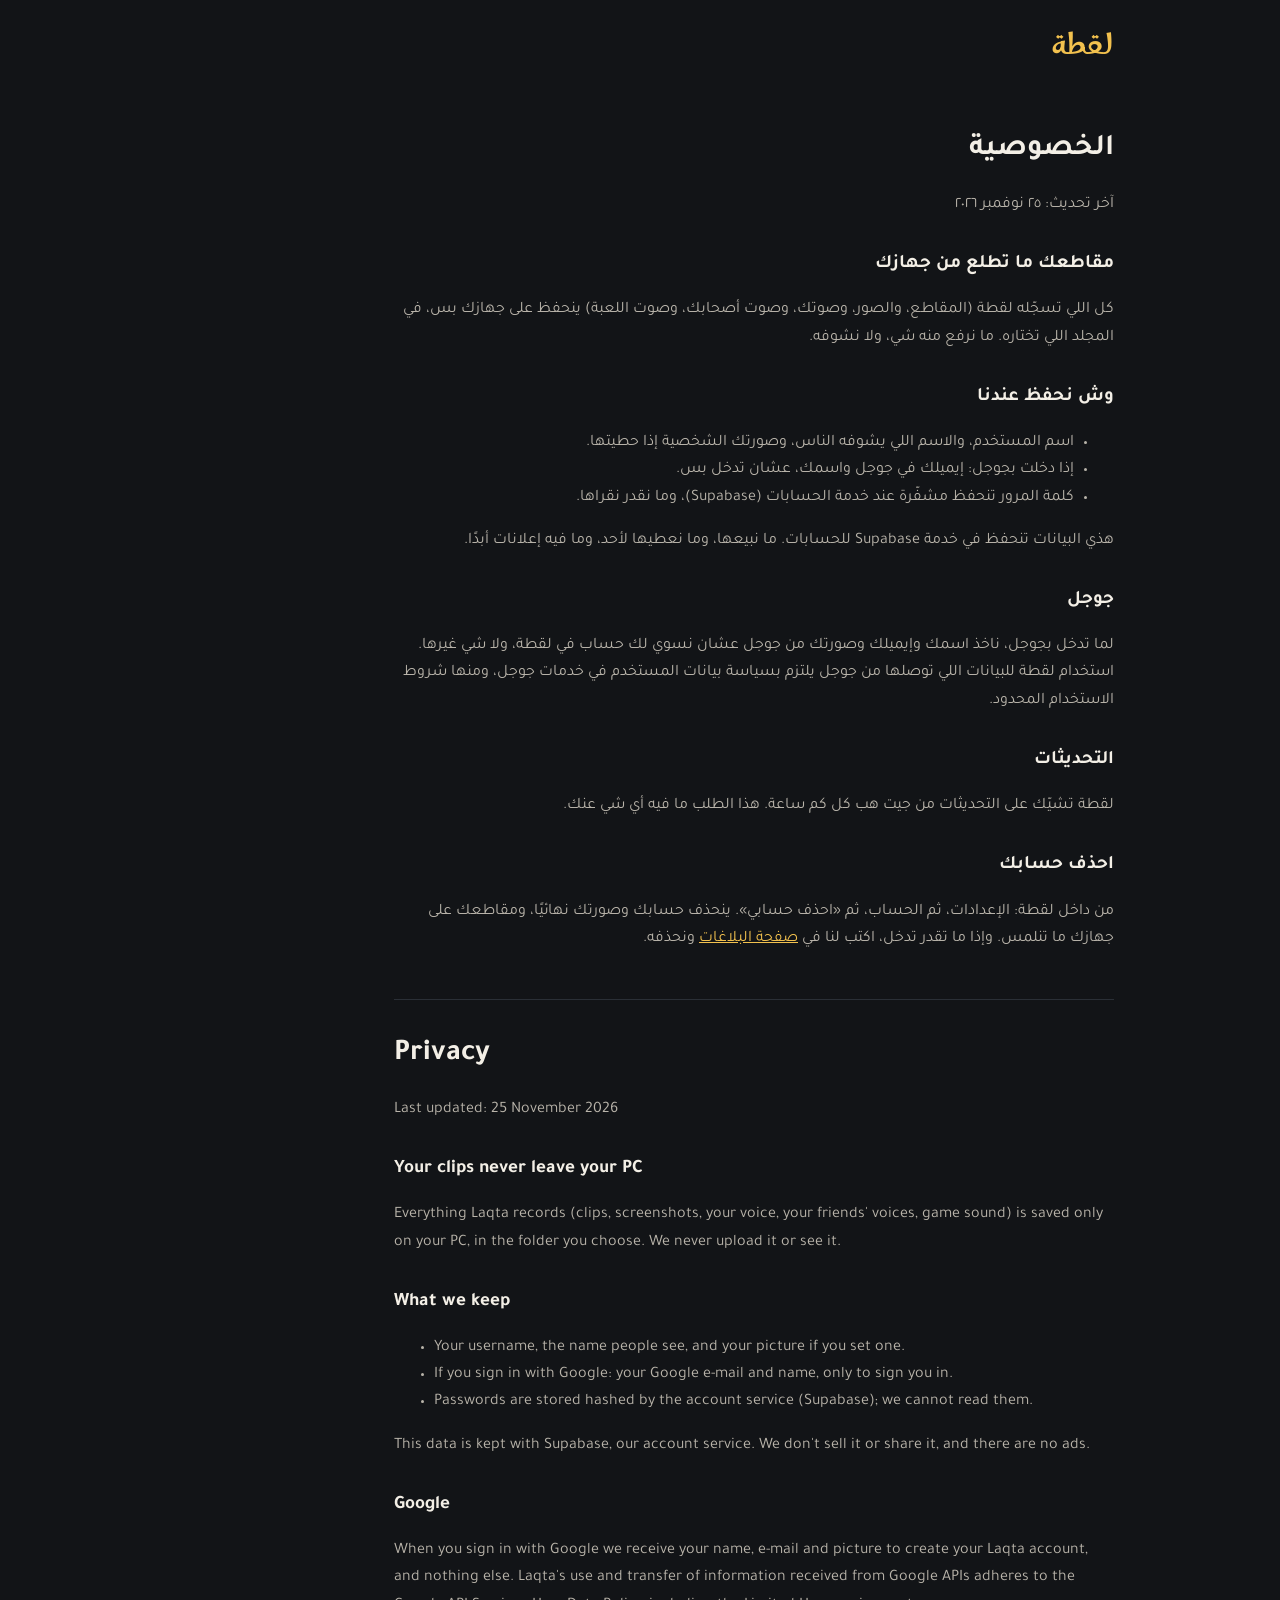
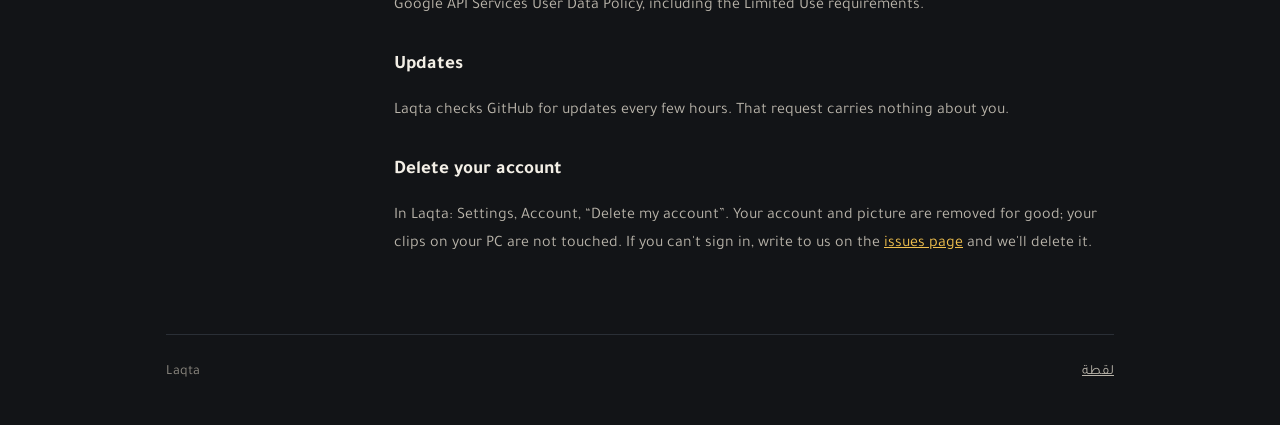
==== privacy.html @ 28628b31 "site: first page" ====
<!doctype html>
<html lang="ar" dir="rtl">
<head>
<meta charset="utf-8">
<meta name="viewport" content="width=device-width, initial-scale=1">
<title>خصوصية لقطة</title>
<link rel="icon" href="icon.svg" type="image/svg+xml">
<link rel="stylesheet" href="fonts/fonts.css">
<link rel="stylesheet" href="style.css">
</head>
<body>
<div class="wrap">
  <header class="top"><a class="logo" href="./">لقطة</a></header>
  <main class="doc">
    <h1>الخصوصية</h1>
    <p>آخر تحديث: ٢٥ نوفمبر ٢٠٢٦</p>

    <h2>مقاطعك ما تطلع من جهازك</h2>
    <p>كل اللي تسجّله لقطة (المقاطع، والصور، وصوتك، وصوت أصحابك، وصوت اللعبة) ينحفظ على جهازك بس، في المجلد اللي تختاره. ما نرفع منه شي، ولا نشوفه.</p>

    <h2>وش نحفظ عندنا</h2>
    <ul>
      <li>اسم المستخدم، والاسم اللي يشوفه الناس، وصورتك الشخصية إذا حطيتها.</li>
      <li>إذا دخلت بجوجل: إيميلك في جوجل واسمك، عشان تدخل بس.</li>
      <li>كلمة المرور تنحفظ مشفّرة عند خدمة الحسابات (Supabase)، وما نقدر نقراها.</li>
    </ul>
    <p>هذي البيانات تنحفظ في خدمة Supabase للحسابات. ما نبيعها، وما نعطيها لأحد، وما فيه إعلانات أبدًا.</p>

    <h2>جوجل</h2>
    <p>لما تدخل بجوجل، ناخذ اسمك وإيميلك وصورتك من جوجل عشان نسوي لك حساب في لقطة، ولا شي غيرها. استخدام لقطة للبيانات اللي توصلها من جوجل يلتزم بسياسة بيانات المستخدم في خدمات جوجل، ومنها شروط الاستخدام المحدود.</p>

    <h2>التحديثات</h2>
    <p>لقطة تشيّك على التحديثات من جيت هب كل كم ساعة. هذا الطلب ما فيه أي شي عنك.</p>

    <h2>احذف حسابك</h2>
    <p>من داخل لقطة: الإعدادات، ثم الحساب، ثم «احذف حسابي». ينحذف حسابك وصورتك نهائيًا، ومقاطعك على جهازك ما تنلمس. وإذا ما تقدر تدخل، اكتب لنا في <a href="https://github.com/ldo2x/laqta/issues">صفحة البلاغات</a> ونحذفه.</p>

    <section class="en">
      <h1>Privacy</h1>
      <p>Last updated: 25 November 2026</p>
      <h2>Your clips never leave your PC</h2>
      <p>Everything Laqta records (clips, screenshots, your voice, your friends' voices, game sound) is saved only on your PC, in the folder you choose. We never upload it or see it.</p>
      <h2>What we keep</h2>
      <ul>
        <li>Your username, the name people see, and your picture if you set one.</li>
        <li>If you sign in with Google: your Google e-mail and name, only to sign you in.</li>
        <li>Passwords are stored hashed by the account service (Supabase); we cannot read them.</li>
      </ul>
      <p>This data is kept with Supabase, our account service. We don't sell it or share it, and there are no ads.</p>
      <h2>Google</h2>
      <p>When you sign in with Google we receive your name, e-mail and picture to create your Laqta account, and nothing else. Laqta's use and transfer of information received from Google APIs adheres to the Google API Services User Data Policy, including the Limited Use requirements.</p>
      <h2>Updates</h2>
      <p>Laqta checks GitHub for updates every few hours. That request carries nothing about you.</p>
      <h2>Delete your account</h2>
      <p>In Laqta: Settings, Account, “Delete my account”. Your account and picture are removed for good; your clips on your PC are not touched. If you can't sign in, write to us on the <a href="https://github.com/ldo2x/laqta/issues">issues page</a> and we'll delete it.</p>
    </section>
  </main>
  <footer><a href="./">لقطة</a><span>Laqta</span></footer>
</div>
</body>
</html>
---- fonts/fonts.css ----
/* Tajawal and Marhey (SIL Open Font License 1.1), see fonts/OFL-*.txt */
@font-face{font-family:'Marhey';font-style:normal;font-weight:400 600;font-display:swap;src:url(marhey-400-arabic.woff2) format('woff2');unicode-range:U+0600-06FF, U+0750-077F, U+0870-0891, U+0897-08E1, U+08E3-08FF, U+200C-200E, U+2010-2011, U+204F, U+2E41, U+FB50-FDFF, U+FE70-FE74, U+FE76-FEFC, U+102E0-102FB, U+10E60-10E7E, U+10EC2-10EC7, U+10EC9-10EEE, U+10EF0-10EFF, U+1EE00-1EE03, U+1EE05-1EE1F, U+1EE21-1EE22, U+1EE24, U+1EE27, U+1EE29-1EE32, U+1EE34-1EE37, U+1EE39, U+1EE3B, U+1EE42, U+1EE47, U+1EE49, U+1EE4B, U+1EE4D-1EE4F, U+1EE51-1EE52, U+1EE54, U+1EE57, U+1EE59, U+1EE5B, U+1EE5D, U+1EE5F, U+1EE61-1EE62, U+1EE64, U+1EE67-1EE6A, U+1EE6C-1EE72, U+1EE74-1EE77, U+1EE79-1EE7C, U+1EE7E, U+1EE80-1EE89, U+1EE8B-1EE9B, U+1EEA1-1EEA3, U+1EEA5-1EEA9, U+1EEAB-1EEBB, U+1EEF0-1EEF1;}
@font-face{font-family:'Marhey';font-style:normal;font-weight:400 600;font-display:swap;src:url(marhey-400-latin.woff2) format('woff2');unicode-range:U+0000-00FF, U+0131, U+0152-0153, U+02BB-02BC, U+02C6, U+02DA, U+02DC, U+0304, U+0308, U+0329, U+2000-206F, U+20AC, U+2122, U+2191, U+2193, U+2212, U+2215, U+FEFF, U+FFFD;}
@font-face{font-family:'Tajawal';font-style:normal;font-weight:400;font-display:swap;src:url(tajawal-400-arabic.woff2) format('woff2');unicode-range:U+0600-06FF, U+0750-077F, U+0870-0891, U+0897-08E1, U+08E3-08FF, U+200C-200E, U+2010-2011, U+204F, U+2E41, U+FB50-FDFF, U+FE70-FE74, U+FE76-FEFC, U+102E0-102FB, U+10E60-10E7E, U+10EC2-10EC7, U+10EC9-10EEE, U+10EF0-10EFF, U+1EE00-1EE03, U+1EE05-1EE1F, U+1EE21-1EE22, U+1EE24, U+1EE27, U+1EE29-1EE32, U+1EE34-1EE37, U+1EE39, U+1EE3B, U+1EE42, U+1EE47, U+1EE49, U+1EE4B, U+1EE4D-1EE4F, U+1EE51-1EE52, U+1EE54, U+1EE57, U+1EE59, U+1EE5B, U+1EE5D, U+1EE5F, U+1EE61-1EE62, U+1EE64, U+1EE67-1EE6A, U+1EE6C-1EE72, U+1EE74-1EE77, U+1EE79-1EE7C, U+1EE7E, U+1EE80-1EE89, U+1EE8B-1EE9B, U+1EEA1-1EEA3, U+1EEA5-1EEA9, U+1EEAB-1EEBB, U+1EEF0-1EEF1;}
@font-face{font-family:'Tajawal';font-style:normal;font-weight:400;font-display:swap;src:url(tajawal-400-latin.woff2) format('woff2');unicode-range:U+0000-00FF, U+0131, U+0152-0153, U+02BB-02BC, U+02C6, U+02DA, U+02DC, U+0304, U+0308, U+0329, U+2000-206F, U+20AC, U+2122, U+2191, U+2193, U+2212, U+2215, U+FEFF, U+FFFD;}
@font-face{font-family:'Tajawal';font-style:normal;font-weight:500;font-display:swap;src:url(tajawal-500-arabic.woff2) format('woff2');unicode-range:U+0600-06FF, U+0750-077F, U+0870-0891, U+0897-08E1, U+08E3-08FF, U+200C-200E, U+2010-2011, U+204F, U+2E41, U+FB50-FDFF, U+FE70-FE74, U+FE76-FEFC, U+102E0-102FB, U+10E60-10E7E, U+10EC2-10EC7, U+10EC9-10EEE, U+10EF0-10EFF, U+1EE00-1EE03, U+1EE05-1EE1F, U+1EE21-1EE22, U+1EE24, U+1EE27, U+1EE29-1EE32, U+1EE34-1EE37, U+1EE39, U+1EE3B, U+1EE42, U+1EE47, U+1EE49, U+1EE4B, U+1EE4D-1EE4F, U+1EE51-1EE52, U+1EE54, U+1EE57, U+1EE59, U+1EE5B, U+1EE5D, U+1EE5F, U+1EE61-1EE62, U+1EE64, U+1EE67-1EE6A, U+1EE6C-1EE72, U+1EE74-1EE77, U+1EE79-1EE7C, U+1EE7E, U+1EE80-1EE89, U+1EE8B-1EE9B, U+1EEA1-1EEA3, U+1EEA5-1EEA9, U+1EEAB-1EEBB, U+1EEF0-1EEF1;}
@font-face{font-family:'Tajawal';font-style:normal;font-weight:500;font-display:swap;src:url(tajawal-500-latin.woff2) format('woff2');unicode-range:U+0000-00FF, U+0131, U+0152-0153, U+02BB-02BC, U+02C6, U+02DA, U+02DC, U+0304, U+0308, U+0329, U+2000-206F, U+20AC, U+2122, U+2191, U+2193, U+2212, U+2215, U+FEFF, U+FFFD;}
@font-face{font-family:'Tajawal';font-style:normal;font-weight:700;font-display:swap;src:url(tajawal-700-arabic.woff2) format('woff2');unicode-range:U+0600-06FF, U+0750-077F, U+0870-0891, U+0897-08E1, U+08E3-08FF, U+200C-200E, U+2010-2011, U+204F, U+2E41, U+FB50-FDFF, U+FE70-FE74, U+FE76-FEFC, U+102E0-102FB, U+10E60-10E7E, U+10EC2-10EC7, U+10EC9-10EEE, U+10EF0-10EFF, U+1EE00-1EE03, U+1EE05-1EE1F, U+1EE21-1EE22, U+1EE24, U+1EE27, U+1EE29-1EE32, U+1EE34-1EE37, U+1EE39, U+1EE3B, U+1EE42, U+1EE47, U+1EE49, U+1EE4B, U+1EE4D-1EE4F, U+1EE51-1EE52, U+1EE54, U+1EE57, U+1EE59, U+1EE5B, U+1EE5D, U+1EE5F, U+1EE61-1EE62, U+1EE64, U+1EE67-1EE6A, U+1EE6C-1EE72, U+1EE74-1EE77, U+1EE79-1EE7C, U+1EE7E, U+1EE80-1EE89, U+1EE8B-1EE9B, U+1EEA1-1EEA3, U+1EEA5-1EEA9, U+1EEAB-1EEBB, U+1EEF0-1EEF1;}
@font-face{font-family:'Tajawal';font-style:normal;font-weight:700;font-display:swap;src:url(tajawal-700-latin.woff2) format('woff2');unicode-range:U+0000-00FF, U+0131, U+0152-0153, U+02BB-02BC, U+02C6, U+02DA, U+02DC, U+0304, U+0308, U+0329, U+2000-206F, U+20AC, U+2122, U+2191, U+2193, U+2212, U+2215, U+FEFF, U+FFFD;}
---- style.css ----
:root{
  color-scheme:dark;
  --ink:#121417; --haze:#2A2F36; --line:#3A3F46; --paper:#F3EFE6; --muted:#B9B4AA; --dim:#8E8A82;
  --lamp:#F2C14E; --rec:#E5484D;
}
*{box-sizing:border-box}
html,body{margin:0;background:var(--ink);color:var(--paper);font-family:'Tajawal','Segoe UI',sans-serif;line-height:1.7}
a{color:var(--lamp)}
.wrap{max-width:980px;margin:0 auto;padding:0 16px}
header.top{display:flex;justify-content:space-between;align-items:center;padding:22px 0}
.logo{font-family:'Marhey',sans-serif;font-size:30px;color:var(--lamp);text-decoration:none}
.lang{border:1px solid var(--line);background:transparent;color:var(--muted);border-radius:8px;padding:6px 14px;font:inherit;font-size:14px;cursor:pointer}
.lang:hover{color:var(--paper)}

.hero{display:grid;grid-template-columns:minmax(0,1.1fr) minmax(0,.9fr);gap:48px;align-items:center;padding:40px 0 70px}
.hero h1{font-size:clamp(30px,5vw,46px);line-height:1.25;margin:0 0 18px;font-weight:700}
.hero p.lead{font-size:18px;color:var(--muted);margin:0 0 28px;max-width:30em}
.dl{display:inline-flex;align-items:center;gap:12px;background:var(--lamp);color:#1A1712;text-decoration:none;font-weight:700;font-size:18px;padding:14px 26px;border-radius:12px}
.dl:hover{filter:brightness(1.06)}
.dl small{font-weight:500;opacity:.75;font-size:14px}
.meta{margin-top:12px;font-size:14px;color:var(--dim)}
.hand{font-family:'Marhey',sans-serif}

/* The record line, drawn: what Laqta looks like at work. */
.frame{position:relative;aspect-ratio:16/10;border-radius:10px;background:linear-gradient(160deg,#1d2127,#15181c);border:1px solid var(--haze);overflow:hidden;box-shadow:0 30px 80px rgba(0,0,0,.45)}
.frame .bar{position:absolute;inset-inline:18px;bottom:22px;height:4px;border-radius:4px;background:#3a3f46}
.frame .bar i{position:absolute;inset-block:0;inset-inline-start:0;width:72%;border-radius:4px;background:var(--paper);opacity:.85}
.frame .mk{position:absolute;bottom:16px;width:3px;height:16px;border-radius:2px;background:var(--lamp)}
.frame .rec{position:absolute;top:16px;inset-inline-start:18px;display:flex;align-items:center;gap:8px;font-size:13px;color:var(--muted)}
.frame .rec i{width:8px;height:8px;border-radius:50%;background:var(--rec);box-shadow:0 0 10px var(--rec)}
.frame .note{position:absolute;top:44%;inset-inline-start:50%;transform:translate(-50%,-50%);font-size:24px;color:var(--paper);white-space:nowrap}
html[dir=rtl] .frame .note{transform:translate(50%,-50%)}

section.block{padding:46px 0;border-top:1px solid var(--haze)}
section.block h2{font-size:22px;margin:0 0 18px}
.three{display:grid;grid-template-columns:repeat(3,minmax(0,1fr));gap:28px}
.three b{display:block;font-size:17px;margin-bottom:6px}
.three p{margin:0;color:var(--muted);font-size:15px}
kbd{font-family:inherit;font-size:13px;border:1px solid var(--line);border-bottom-width:2px;border-radius:6px;padding:1px 7px;color:var(--paper);direction:ltr;unicode-bidi:isolate;white-space:nowrap}

/* "Windows protected your PC", drawn (not a screenshot). */
.warnbox{display:grid;grid-template-columns:minmax(0,1fr) minmax(0,1fr);gap:36px;align-items:center}
.ss{direction:ltr;background:#1f5fb3;color:#fff;border-radius:6px;padding:22px 22px 16px;font-family:'Segoe UI',sans-serif;max-width:420px}
.ss h4{margin:0 0 10px;font-weight:400;font-size:22px}
.ss p{margin:0 0 10px;font-size:13px;opacity:.9}
.ss .more{font-size:13px;text-decoration:underline;outline:2px dashed var(--lamp);outline-offset:3px;display:inline-block}
.ss .btns{display:flex;justify-content:flex-end;gap:8px;margin-top:18px}
.ss .btns span{border:1px solid rgba(255,255,255,.7);padding:5px 16px;font-size:13px}
.ss .btns .run{outline:2px dashed var(--lamp);outline-offset:3px}
ol.steps{margin:0;padding-inline-start:22px;color:var(--muted)}
ol.steps li{margin-bottom:8px}
ol.steps b{color:var(--paper)}

ul.req{margin:0;padding:0;list-style:none;display:flex;flex-wrap:wrap;gap:10px 28px;color:var(--muted)}
ul.req li::before{content:"";display:inline-block;width:6px;height:6px;border-radius:50%;background:var(--lamp);margin-inline-end:10px;vertical-align:middle}

footer{border-top:1px solid var(--haze);padding:26px 0 40px;display:flex;flex-wrap:wrap;gap:12px 24px;justify-content:space-between;color:var(--dim);font-size:14px}
footer a{color:var(--muted)}

/* Privacy page */
.doc{max-width:720px;padding:20px 0 60px}
.doc h1{font-size:30px;margin:10px 0 6px}
.doc h2{font-size:19px;margin:30px 0 8px}
.doc p,.doc li{color:var(--muted)}
.doc .en{direction:ltr;text-align:left;border-top:1px solid var(--haze);margin-top:46px;padding-top:20px}

@media (max-width:760px){
  .hero,.warnbox{grid-template-columns:minmax(0,1fr)}
  .three{grid-template-columns:minmax(0,1fr)}
  .hero{padding-top:16px}
}
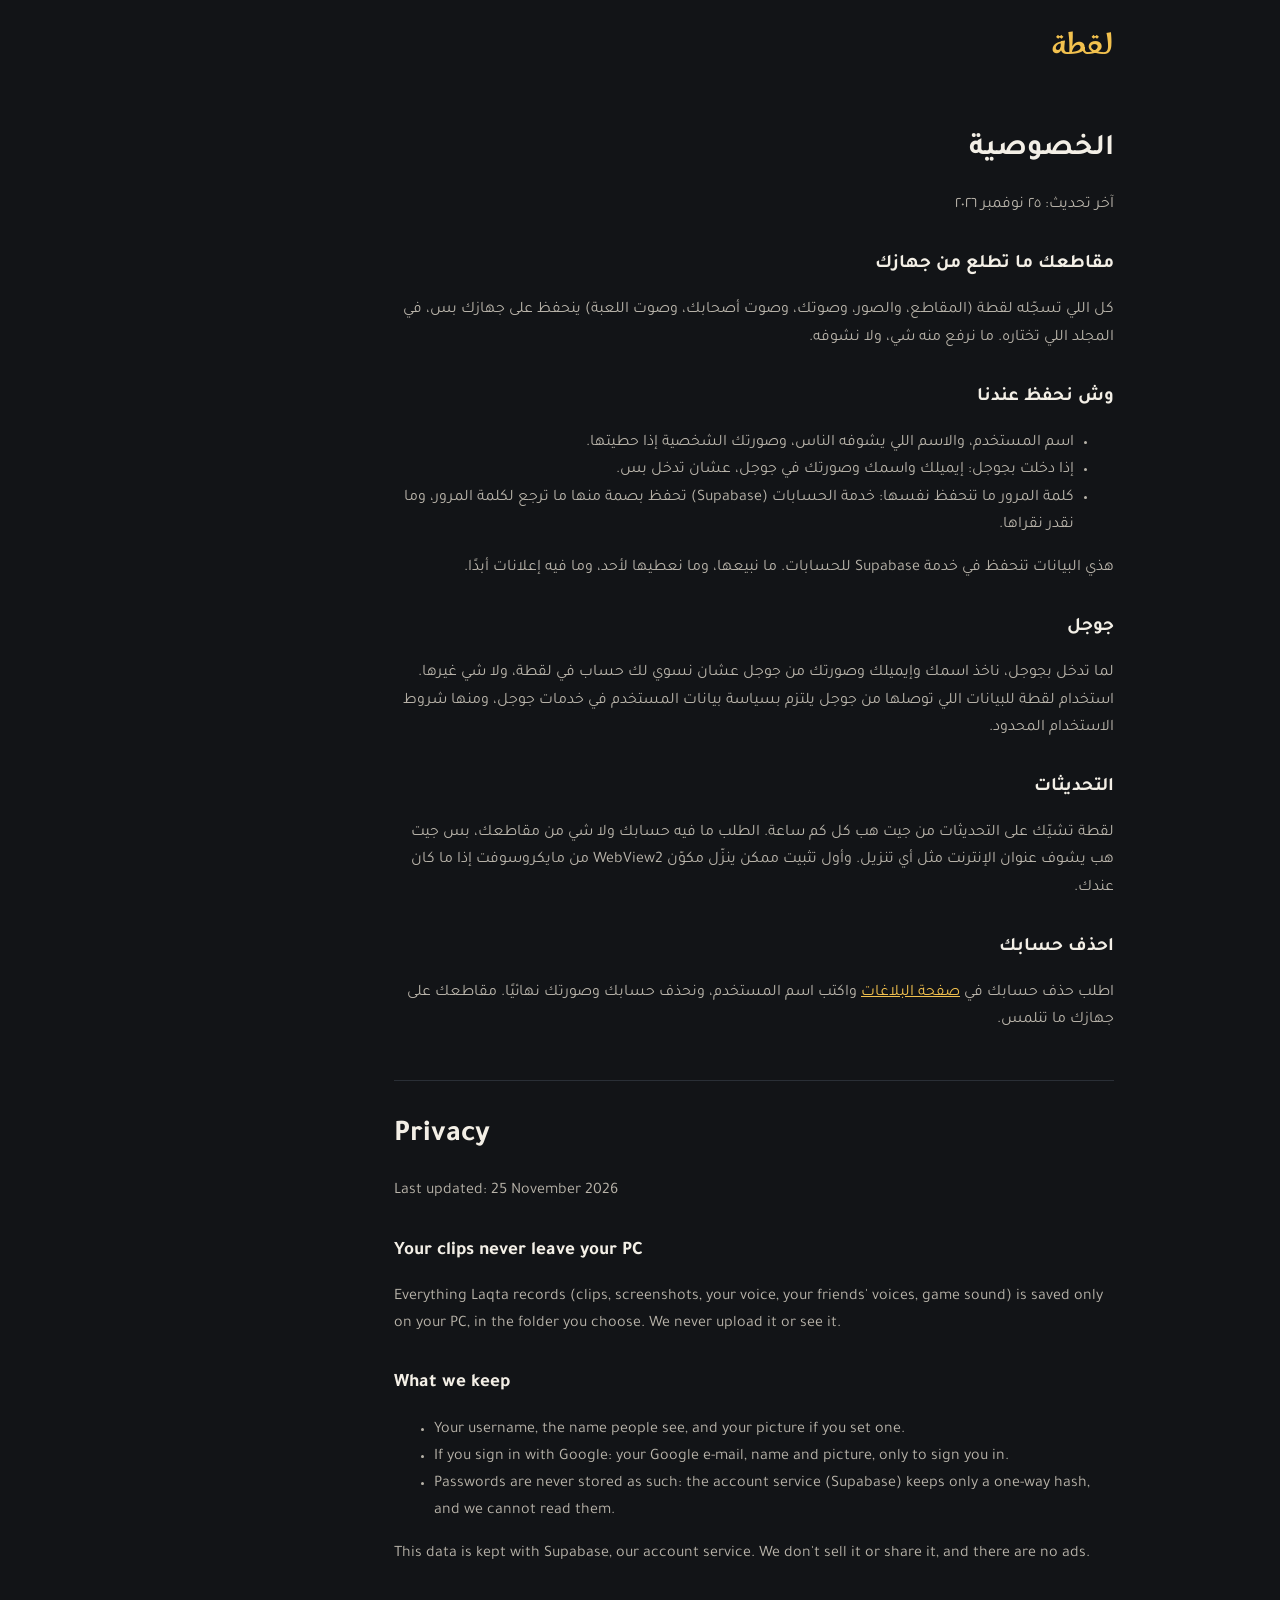
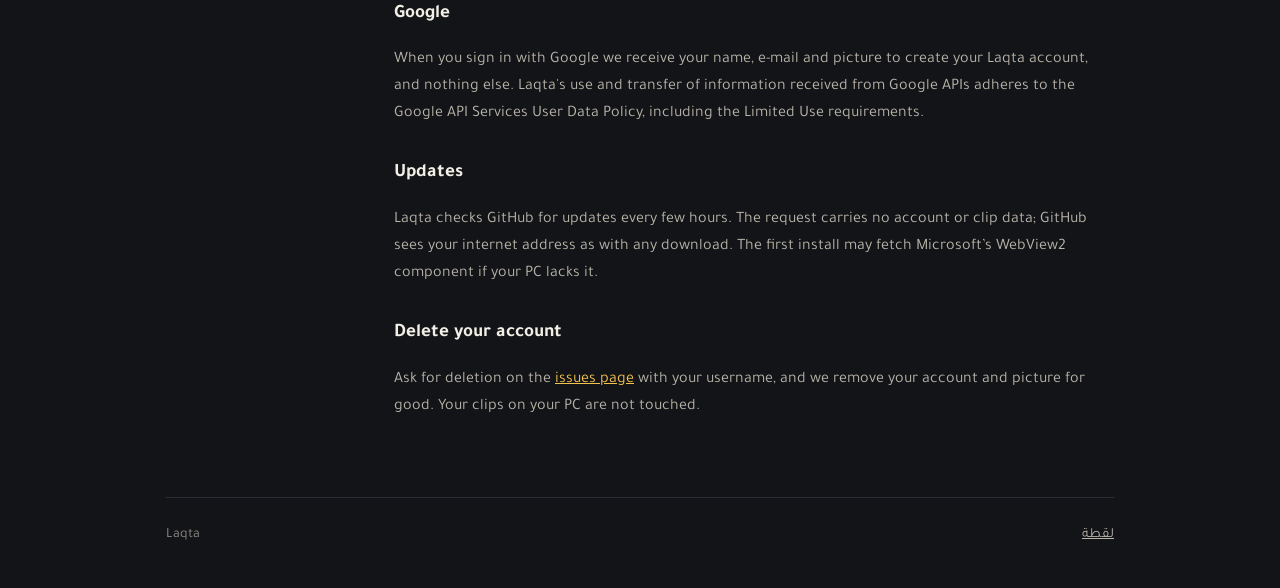
==== commit 3dbbe570: "site: v0.6.4" ====
--- a/privacy.html
+++ b/privacy.html
@@ -1,61 +1,61 @@
-<!doctype html>
-<html lang="ar" dir="rtl">
-<head>
-<meta charset="utf-8">
-<meta name="viewport" content="width=device-width, initial-scale=1">
-<title>خصوصية لقطة</title>
-<link rel="icon" href="icon.svg" type="image/svg+xml">
-<link rel="stylesheet" href="fonts/fonts.css">
-<link rel="stylesheet" href="style.css">
-</head>
-<body>
-<div class="wrap">
-  <header class="top"><a class="logo" href="./">لقطة</a></header>
-  <main class="doc">
-    <h1>الخصوصية</h1>
-    <p>آخر تحديث: ٢٥ نوفمبر ٢٠٢٦</p>
-
-    <h2>مقاطعك ما تطلع من جهازك</h2>
-    <p>كل اللي تسجّله لقطة (المقاطع، والصور، وصوتك، وصوت أصحابك، وصوت اللعبة) ينحفظ على جهازك بس، في المجلد اللي تختاره. ما نرفع منه شي، ولا نشوفه.</p>
-
-    <h2>وش نحفظ عندنا</h2>
-    <ul>
-      <li>اسم المستخدم، والاسم اللي يشوفه الناس، وصورتك الشخصية إذا حطيتها.</li>
-      <li>إذا دخلت بجوجل: إيميلك في جوجل واسمك، عشان تدخل بس.</li>
-      <li>كلمة المرور تنحفظ مشفّرة عند خدمة الحسابات (Supabase)، وما نقدر نقراها.</li>
-    </ul>
-    <p>هذي البيانات تنحفظ في خدمة Supabase للحسابات. ما نبيعها، وما نعطيها لأحد، وما فيه إعلانات أبدًا.</p>
-
-    <h2>جوجل</h2>
-    <p>لما تدخل بجوجل، ناخذ اسمك وإيميلك وصورتك من جوجل عشان نسوي لك حساب في لقطة، ولا شي غيرها. استخدام لقطة للبيانات اللي توصلها من جوجل يلتزم بسياسة بيانات المستخدم في خدمات جوجل، ومنها شروط الاستخدام المحدود.</p>
-
-    <h2>التحديثات</h2>
-    <p>لقطة تشيّك على التحديثات من جيت هب كل كم ساعة. هذا الطلب ما فيه أي شي عنك.</p>
-
-    <h2>احذف حسابك</h2>
-    <p>من داخل لقطة: الإعدادات، ثم الحساب، ثم «احذف حسابي». ينحذف حسابك وصورتك نهائيًا، ومقاطعك على جهازك ما تنلمس. وإذا ما تقدر تدخل، اكتب لنا في <a href="https://github.com/ldo2x/laqta/issues">صفحة البلاغات</a> ونحذفه.</p>
-
-    <section class="en">
-      <h1>Privacy</h1>
-      <p>Last updated: 25 November 2026</p>
-      <h2>Your clips never leave your PC</h2>
-      <p>Everything Laqta records (clips, screenshots, your voice, your friends' voices, game sound) is saved only on your PC, in the folder you choose. We never upload it or see it.</p>
-      <h2>What we keep</h2>
-      <ul>
-        <li>Your username, the name people see, and your picture if you set one.</li>
-        <li>If you sign in with Google: your Google e-mail and name, only to sign you in.</li>
-        <li>Passwords are stored hashed by the account service (Supabase); we cannot read them.</li>
-      </ul>
-      <p>This data is kept with Supabase, our account service. We don't sell it or share it, and there are no ads.</p>
-      <h2>Google</h2>
-      <p>When you sign in with Google we receive your name, e-mail and picture to create your Laqta account, and nothing else. Laqta's use and transfer of information received from Google APIs adheres to the Google API Services User Data Policy, including the Limited Use requirements.</p>
-      <h2>Updates</h2>
-      <p>Laqta checks GitHub for updates every few hours. That request carries nothing about you.</p>
-      <h2>Delete your account</h2>
-      <p>In Laqta: Settings, Account, “Delete my account”. Your account and picture are removed for good; your clips on your PC are not touched. If you can't sign in, write to us on the <a href="https://github.com/ldo2x/laqta/issues">issues page</a> and we'll delete it.</p>
-    </section>
-  </main>
-  <footer><a href="./">لقطة</a><span>Laqta</span></footer>
-</div>
-</body>
-</html>
+<!doctype html>
+<html lang="ar" dir="rtl">
+<head>
+<meta charset="utf-8">
+<meta name="viewport" content="width=device-width, initial-scale=1">
+<title>خصوصية لقطة</title>
+<link rel="icon" href="icon.svg" type="image/svg+xml">
+<link rel="stylesheet" href="fonts/fonts.css">
+<link rel="stylesheet" href="style.css">
+</head>
+<body>
+<div class="wrap">
+  <header class="top"><a class="logo" href="./">لقطة</a></header>
+  <main class="doc">
+    <h1>الخصوصية</h1>
+    <p>آخر تحديث: ٢٥ نوفمبر ٢٠٢٦</p>
+
+    <h2>مقاطعك ما تطلع من جهازك</h2>
+    <p>كل اللي تسجّله لقطة (المقاطع، والصور، وصوتك، وصوت أصحابك، وصوت اللعبة) ينحفظ على جهازك بس، في المجلد اللي تختاره. ما نرفع منه شي، ولا نشوفه.</p>
+
+    <h2>وش نحفظ عندنا</h2>
+    <ul>
+      <li>اسم المستخدم، والاسم اللي يشوفه الناس، وصورتك الشخصية إذا حطيتها.</li>
+      <li>إذا دخلت بجوجل: إيميلك واسمك وصورتك في جوجل، عشان تدخل بس.</li>
+      <li>كلمة المرور ما تنحفظ نفسها: خدمة الحسابات (Supabase) تحفظ بصمة منها ما ترجع لكلمة المرور، وما نقدر نقراها.</li>
+    </ul>
+    <p>هذي البيانات تنحفظ في خدمة Supabase للحسابات. ما نبيعها، وما نعطيها لأحد، وما فيه إعلانات أبدًا.</p>
+
+    <h2>جوجل</h2>
+    <p>لما تدخل بجوجل، ناخذ اسمك وإيميلك وصورتك من جوجل عشان نسوي لك حساب في لقطة، ولا شي غيرها. استخدام لقطة للبيانات اللي توصلها من جوجل يلتزم بسياسة بيانات المستخدم في خدمات جوجل، ومنها شروط الاستخدام المحدود.</p>
+
+    <h2>التحديثات</h2>
+    <p>لقطة تشيّك على التحديثات من جيت هب كل كم ساعة. الطلب ما فيه حسابك ولا شي من مقاطعك، بس جيت هب يشوف عنوان الإنترنت مثل أي تنزيل. وأول تثبيت ممكن ينزّل مكوّن WebView2 من مايكروسوفت إذا ما كان عندك.</p>
+
+    <h2>احذف حسابك</h2>
+    <p>اطلب حذف حسابك في <a href="https://github.com/ldo2x/laqta/issues">صفحة البلاغات</a> واكتب اسم المستخدم، ونحذف حسابك وصورتك نهائيًا. مقاطعك على جهازك ما تنلمس.</p>
+
+    <section class="en">
+      <h1>Privacy</h1>
+      <p>Last updated: 25 November 2026</p>
+      <h2>Your clips never leave your PC</h2>
+      <p>Everything Laqta records (clips, screenshots, your voice, your friends' voices, game sound) is saved only on your PC, in the folder you choose. We never upload it or see it.</p>
+      <h2>What we keep</h2>
+      <ul>
+        <li>Your username, the name people see, and your picture if you set one.</li>
+        <li>If you sign in with Google: your Google e-mail, name and picture, only to sign you in.</li>
+        <li>Passwords are never stored as such: the account service (Supabase) keeps only a one-way hash, and we cannot read them.</li>
+      </ul>
+      <p>This data is kept with Supabase, our account service. We don't sell it or share it, and there are no ads.</p>
+      <h2>Google</h2>
+      <p>When you sign in with Google we receive your name, e-mail and picture to create your Laqta account, and nothing else. Laqta's use and transfer of information received from Google APIs adheres to the Google API Services User Data Policy, including the Limited Use requirements.</p>
+      <h2>Updates</h2>
+      <p>Laqta checks GitHub for updates every few hours. The request carries no account or clip data; GitHub sees your internet address as with any download. The first install may fetch Microsoft’s WebView2 component if your PC lacks it.</p>
+      <h2>Delete your account</h2>
+      <p>Ask for deletion on the <a href="https://github.com/ldo2x/laqta/issues">issues page</a> with your username, and we remove your account and picture for good. Your clips on your PC are not touched.</p>
+    </section>
+  </main>
+  <footer><a href="./">لقطة</a><span>Laqta</span></footer>
+</div>
+</body>
+</html>
